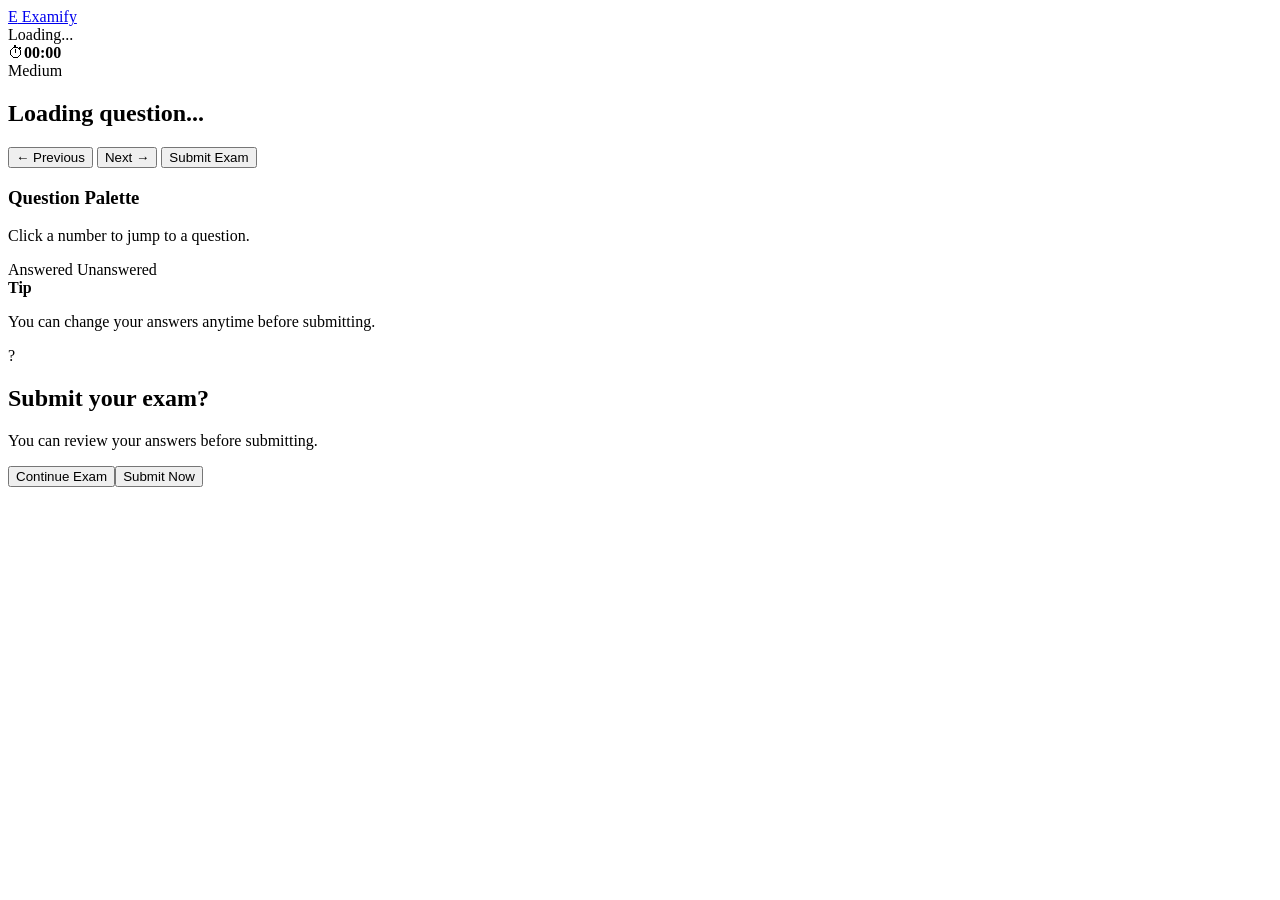
==== exam.html @ b93797ea "Add files via upload" ====
<!DOCTYPE html>
<html lang="en">
<head>
  <meta charset="UTF-8">
  <meta name="viewport" content="width=device-width, initial-scale=1.0">
  <title>Exam | Examify</title>
  <link rel="preconnect" href="https://fonts.googleapis.com">
  <link rel="preconnect" href="https://fonts.gstatic.com" crossorigin>
  <link href="https://fonts.googleapis.com/css2?family=Inter:wght@400;500;600;700;800&display=swap" rel="stylesheet">
  <link rel="stylesheet" href="css/style.css">
</head>
<body class="exam-page">
  <header class="exam-header">
    <div class="container exam-header-inner">
      <a class="brand" href="index.html"><span class="brand-mark">E</span> Examify</a>
      <div class="exam-title"><span id="examName">Loading...</span><small id="questionCounter"></small></div>
      <div class="timer-box"><span>⏱</span><strong id="timer">00:00</strong></div>
    </div>
  </header>

  <main class="exam-main">
    <div class="container exam-layout">
      <section class="question-panel">
        <div class="question-meta"><span id="difficultyBadge" class="badge">Medium</span><span id="questionNumber"></span></div>
        <div class="question-progress"><span id="questionProgress"></span></div>
        <h1 id="questionText">Loading question...</h1>
        <div id="options" class="options"></div>
        <div class="exam-actions">
          <button id="prevBtn" class="btn btn-ghost">← Previous</button>
          <button id="nextBtn" class="btn btn-primary">Next →</button>
          <button id="submitBtn" class="btn btn-submit">Submit Exam</button>
        </div>
      </section>
      <aside class="question-nav">
        <h3>Question Palette</h3>
        <p>Click a number to jump to a question.</p>
        <div id="palette" class="palette"></div>
        <div class="legend"><span><i class="answered"></i> Answered</span><span><i></i> Unanswered</span></div>
        <div class="exam-note"><strong>Tip</strong><p>You can change your answers anytime before submitting.</p></div>
      </aside>
    </div>
  </main>

  <div id="confirmModal" class="modal">
    <div class="modal-card">
      <div class="modal-icon">?</div>
      <h2>Submit your exam?</h2>
      <p id="submitSummary">You can review your answers before submitting.</p>
      <div class="modal-actions"><button id="cancelSubmit" class="btn btn-ghost">Continue Exam</button><button id="confirmSubmit" class="btn btn-primary">Submit Now</button></div>
    </div>
  </div>

  <script src="js/data.js"></script>
  <script src="js/exam.js"></script>
</body>
</html>
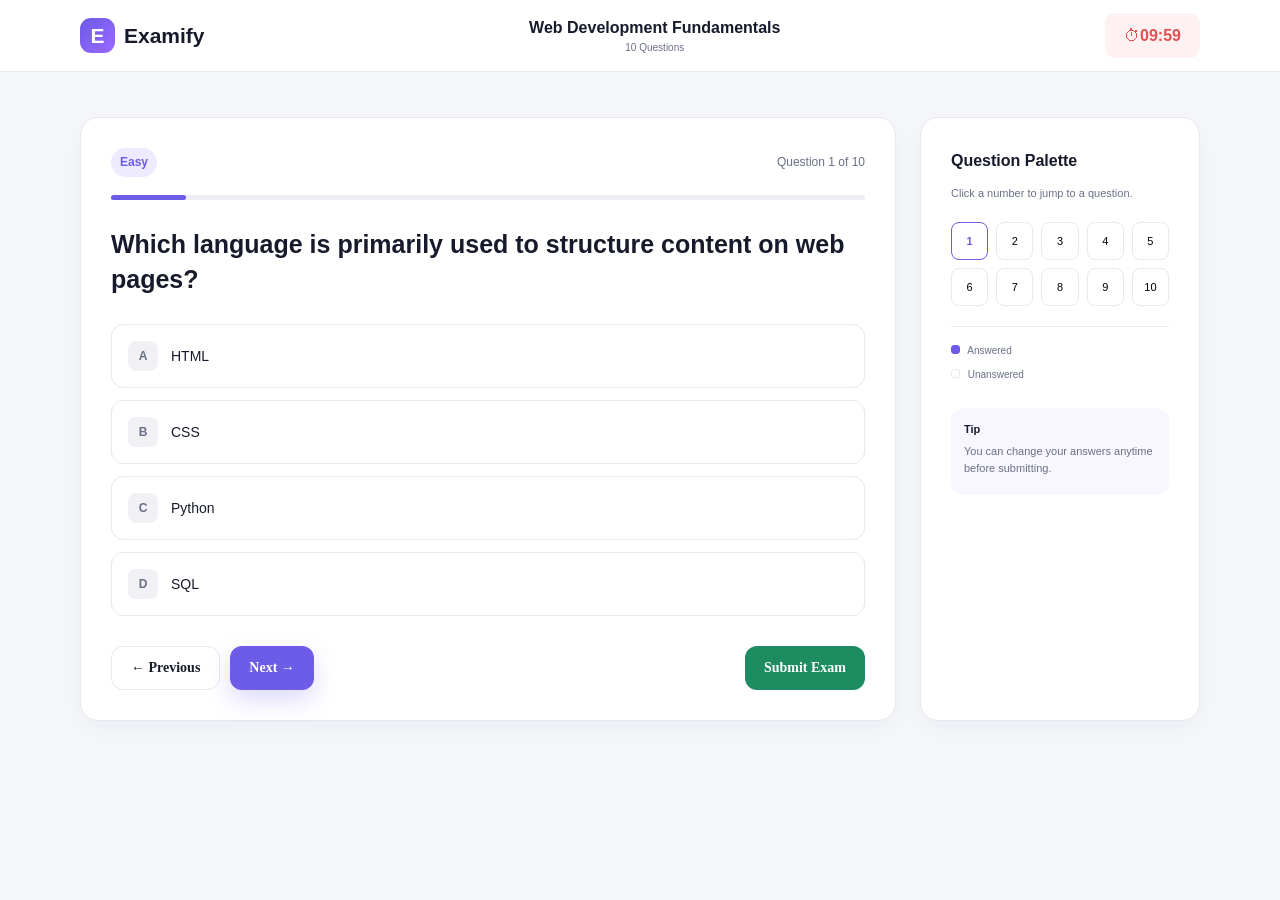
==== commit 0d22282d: "Update stylesheet and script paths in exam.html" ====
--- a/exam.html
+++ b/exam.html
@@ -7,7 +7,7 @@
   <link rel="preconnect" href="https://fonts.googleapis.com">
   <link rel="preconnect" href="https://fonts.gstatic.com" crossorigin>
   <link href="https://fonts.googleapis.com/css2?family=Inter:wght@400;500;600;700;800&display=swap" rel="stylesheet">
-  <link rel="stylesheet" href="css/style.css">
+  <link rel="stylesheet" href="style.css">
 </head>
 <body class="exam-page">
   <header class="exam-header">
@@ -50,7 +50,7 @@
     </div>
   </div>
 
-  <script src="js/data.js"></script>
-  <script src="js/exam.js"></script>
+  <script src="data.js"></script>
+  <script src="exam.js"></script>
 </body>
-</html>+</html>
--- a/style.css
+++ b/style.css
@@ -0,0 +1,17 @@
+:root{
+  --bg:#f6f7fb;--surface:#fff;--text:#171a2b;--muted:#697085;--primary:#6c5ce7;
+  --primary2:#8a78ff;--border:#e7e8f0;--success:#18a66a;--danger:#e05252;--shadow:0 18px 50px rgba(31,35,63,.08)
+}
+*{box-sizing:border-box}html{scroll-behavior:smooth}body{margin:0;font-family:Inter,Arial,sans-serif;background:var(--bg);color:var(--text);line-height:1.6}
+a{text-decoration:none;color:inherit}.container{width:min(1120px,92%);margin:auto}.navbar{height:74px;background:rgba(255,255,255,.9);backdrop-filter:blur(12px);border-bottom:1px solid var(--border);position:sticky;top:0;z-index:20}.nav-inner{height:100%;display:flex;align-items:center;justify-content:space-between}.brand{font-size:21px;font-weight:800;display:flex;align-items:center;gap:9px}.brand-mark{display:grid;place-items:center;width:35px;height:35px;border-radius:11px;background:linear-gradient(135deg,var(--primary),#9a68ff);color:#fff}.navbar nav{display:flex;gap:28px;align-items:center}.navbar nav>a{color:var(--muted);font-size:14px;font-weight:600}.navbar nav>a:hover{color:var(--primary)}.theme-btn,.mobile-menu{border:0;background:transparent;font-size:20px;cursor:pointer}.mobile-menu{display:none}
+.page-section{padding:90px 0}.hero-section{padding:105px 0 95px;overflow:hidden;background:radial-gradient(circle at 90% 20%,#ebe6ff 0,transparent 30%),var(--bg)}.hero-grid{display:grid;grid-template-columns:1fr 1fr;gap:65px;align-items:center}.eyebrow,.section-kicker{font-size:11px;font-weight:800;letter-spacing:1.5px;color:var(--primary)}.eyebrow span{color:#22b878}.hero-copy h1{font-size:58px;line-height:1.1;letter-spacing:-2.5px;margin:15px 0 20px}.hero-copy h1 span{color:var(--primary)}.hero-copy>p{max-width:550px;color:var(--muted);font-size:17px}.hero-actions{display:flex;gap:12px;margin:30px 0}.btn{border:0;border-radius:12px;padding:13px 19px;font:600 14px Inter;cursor:pointer;transition:.2s;display:inline-flex;align-items:center;justify-content:center;gap:8px}.btn-primary{background:var(--primary);color:#fff;box-shadow:0 10px 25px rgba(108,92,231,.23)}.btn-primary:hover{transform:translateY(-2px);background:#5d4cdb}.btn-ghost{background:var(--surface);color:var(--text);border:1px solid var(--border)}.btn-ghost:hover{border-color:#c8c4f8}.btn-danger{background:#fff0f0;color:var(--danger)}.btn-small{padding:9px 13px;font-size:12px}.hero-stats{display:flex;gap:38px}.hero-stats div{display:flex;flex-direction:column}.hero-stats strong{font-size:20px}.hero-stats small{color:var(--muted);font-size:12px}.hero-card-wrap{position:relative;min-height:440px;display:grid;place-items:center}.hero-orb{position:absolute;width:380px;height:380px;border-radius:50%;background:#e8e1ff}.exam-preview{position:relative;width:min(410px,100%);background:var(--surface);border:1px solid var(--border);border-radius:20px;padding:23px;box-shadow:var(--shadow);transform:rotate(2deg)}.preview-top{font-size:11px;color:var(--muted);display:flex;gap:7px;align-items:center}.preview-time{margin-left:auto;color:var(--danger);font-weight:800}.live-dot{width:7px;height:7px;background:#23bd79;border-radius:50%}.progress-line{height:5px;background:#eeeef5;border-radius:20px;margin:17px 0}.progress-line span{display:block;width:40%;height:100%;background:var(--primary);border-radius:20px}.preview-label{font-size:11px;color:var(--muted)}.exam-preview h3{font-size:17px;line-height:1.4}.preview-option{padding:12px;border:1px solid var(--border);border-radius:9px;margin:8px 0;font-size:12px}.preview-option.correct{border-color:#a9e7ca;background:#f0fcf6;color:#15744d}.preview-option span{float:right}.preview-footer{display:flex;justify-content:space-between;margin-top:20px;font-size:11px;color:var(--muted)}.preview-footer b{color:var(--primary)}
+.section-heading{display:flex;justify-content:space-between;align-items:end;gap:20px;margin-bottom:35px}.section-heading h2{font-size:34px;letter-spacing:-1px;margin:5px 0}.section-heading>div>p:not(.section-kicker),.section-heading.centered>p:last-child{color:var(--muted);margin:0}.filter-group{display:flex;gap:7px;flex-wrap:wrap}.filter{border:1px solid var(--border);background:var(--surface);padding:9px 13px;border-radius:9px;color:var(--muted);cursor:pointer}.filter.active{background:var(--primary);color:#fff;border-color:var(--primary)}.exam-grid{display:grid;grid-template-columns:repeat(3,1fr);gap:20px}.exam-card{background:var(--surface);border:1px solid var(--border);border-radius:17px;padding:23px;box-shadow:0 8px 25px rgba(30,34,60,.04);transition:.2s}.exam-card:hover{transform:translateY(-4px);box-shadow:var(--shadow)}.exam-icon{width:48px;height:48px;border-radius:14px;display:grid;place-items:center;font-size:22px;background:#f0edff;margin-bottom:18px}.exam-card h3{margin:0 0 6px;font-size:18px}.exam-card .category{font-size:12px;color:var(--primary);font-weight:700}.exam-card p{color:var(--muted);font-size:13px}.exam-meta{display:flex;gap:12px;flex-wrap:wrap;border-top:1px solid var(--border);padding-top:15px;margin-top:17px;color:var(--muted);font-size:11px}.exam-card .btn{width:100%;margin-top:18px}.difficulty{display:inline-block;margin-top:8px;font-size:10px;padding:4px 8px;border-radius:99px;background:#f2f2f6;color:#666b7d}.difficulty.easy{color:#168154;background:#e9f9f1}.difficulty.hard{color:#c34a4a;background:#fff0f0}.about-section{background:var(--surface)}.section-heading.centered{text-align:center;display:block;max-width:700px;margin:0 auto 42px}.features-grid{display:grid;grid-template-columns:repeat(4,1fr);gap:18px}.feature-card{padding:25px;border:1px solid var(--border);border-radius:16px}.feature-icon{width:43px;height:43px;border-radius:12px;display:grid;place-items:center;font-weight:800;margin-bottom:17px}.feature-icon.purple{background:#eeeaff;color:var(--primary)}.feature-icon.blue{background:#e8f2ff;color:#4285df}.feature-icon.green{background:#e9f9f1;color:#179160}.feature-icon.orange{background:#fff2e6;color:#d87c2a}.feature-card h3{font-size:16px;margin:0}.feature-card p{color:var(--muted);font-size:12px}
+footer{background:#171827;color:#fff;padding-top:55px}.footer-grid{display:grid;grid-template-columns:2fr 1fr 1fr 1.4fr;gap:35px;padding-bottom:40px}.footer-grid p,.footer-grid a{color:#aeb0c1;font-size:12px}.footer-grid h4{font-size:13px}.footer-grid>div:not(:first-child) a{display:block;margin:8px 0}.footer-bottom{border-top:1px solid #2c2d3d;text-align:center;color:#85889b;padding:18px;font-size:11px}
+.toast{position:fixed;right:20px;top:90px;background:#202133;color:#fff;padding:12px 16px;border-radius:10px;opacity:0;transform:translateY(-10px);transition:.25s;z-index:50;font-size:12px}.toast.show{opacity:1;transform:none}
+.exam-header{background:var(--surface);border-bottom:1px solid var(--border);height:72px}.exam-header-inner{height:100%;display:flex;align-items:center;justify-content:space-between}.exam-title{font-weight:700;text-align:center}.exam-title small{display:block;font-size:10px;color:var(--muted);font-weight:500}.timer-box{background:#fff1f1;color:var(--danger);padding:10px 14px;border-radius:10px;min-width:95px;text-align:center}.exam-main{padding:45px 0}.exam-layout{display:grid;grid-template-columns:1fr 280px;gap:24px}.question-panel,.question-nav{background:var(--surface);border:1px solid var(--border);border-radius:18px;padding:30px;box-shadow:0 8px 25px rgba(30,34,60,.04)}.question-meta{display:flex;justify-content:space-between;align-items:center;color:var(--muted);font-size:12px}.badge{padding:5px 9px;border-radius:99px;background:#eeeaff;color:var(--primary);font-weight:700}.question-progress{height:5px;background:#eeeef5;margin:18px 0 27px;border-radius:10px}.question-progress span{display:block;height:100%;width:0;background:var(--primary);border-radius:10px;transition:.3s}.question-panel h1{font-size:25px;line-height:1.4;margin-bottom:27px}.options{display:grid;gap:12px}.option{border:1px solid var(--border);padding:16px;border-radius:12px;cursor:pointer;display:flex;gap:13px;align-items:center;font-size:14px;transition:.2s}.option:hover{border-color:#bcb5f6;background:#fbfaff}.option.selected{border-color:var(--primary);background:#f2efff}.option-letter{width:30px;height:30px;border-radius:8px;background:#f1f1f5;display:grid;place-items:center;font-size:12px;font-weight:800;color:var(--muted)}.selected .option-letter{background:var(--primary);color:#fff}.exam-actions{display:flex;gap:10px;margin-top:30px}.btn-submit{margin-left:auto;background:#1d8c61;color:#fff}.question-nav h3{margin:0;font-size:16px}.question-nav>p{font-size:11px;color:var(--muted)}.palette{display:grid;grid-template-columns:repeat(5,1fr);gap:8px;margin:20px 0}.palette button{border:1px solid var(--border);background:var(--surface);height:38px;border-radius:8px;cursor:pointer;font-size:11px}.palette button.current{border-color:var(--primary);color:var(--primary);font-weight:800}.palette button.answered{background:var(--primary);color:#fff;border-color:var(--primary)}.palette button.answered.current{box-shadow:0 0 0 3px #ddd8ff}.legend{display:grid;gap:8px;font-size:10px;color:var(--muted);border-top:1px solid var(--border);padding-top:16px}.legend i{display:inline-block;width:9px;height:9px;border:1px solid var(--border);border-radius:3px;margin-right:5px}.legend i.answered{background:var(--primary);border-color:var(--primary)}.exam-note{margin-top:25px;background:#f8f7ff;border-radius:12px;padding:13px;font-size:11px}.exam-note p{color:var(--muted);margin:4px 0}
+.modal{position:fixed;inset:0;background:rgba(14,16,30,.55);display:none;place-items:center;z-index:100;padding:20px}.modal.show{display:grid}.modal-card{background:var(--surface);width:min(430px,100%);padding:30px;border-radius:18px;text-align:center}.modal-icon{width:45px;height:45px;margin:auto;background:#eeeaff;color:var(--primary);border-radius:50%;display:grid;place-items:center;font-weight:800}.modal-card h2{margin:15px 0 5px}.modal-card p{color:var(--muted);font-size:13px}.modal-actions{display:flex;gap:10px;justify-content:center;margin-top:20px}
+.result-main{padding:60px 0}.result-card{max-width:650px;margin:auto;text-align:center;background:var(--surface);border:1px solid var(--border);border-radius:22px;padding:40px 30px;box-shadow:var(--shadow)}.result-icon{width:55px;height:55px;border-radius:50%;display:grid;place-items:center;margin:auto;background:#e9f9f1;color:var(--success);font-size:25px}.result-card h1{margin:7px 0}.result-card>p:not(.section-kicker){color:var(--muted);font-size:13px}.score-circle{width:145px;height:145px;border-radius:50%;border:10px solid #ebe8ff;margin:28px auto;display:grid;place-items:center}.score-circle strong{font-size:38px}.score-circle span{font-size:12px;color:var(--muted)}.result-stats{display:grid;grid-template-columns:repeat(4,1fr);border:1px solid var(--border);border-radius:14px;overflow:hidden}.result-stats div{padding:15px 7px;border-right:1px solid var(--border)}.result-stats div:last-child{border:0}.result-stats strong{display:block;font-size:18px}.result-stats span{font-size:10px;color:var(--muted)}.result-message{margin:20px 0;padding:12px;border-radius:10px;background:#f7f7fb;font-size:12px}.result-actions{display:flex;justify-content:center;gap:10px}.review-section{margin-top:35px}.review-item{background:var(--surface);border:1px solid var(--border);padding:18px;border-radius:14px;margin:10px 0}.review-item.correct{border-left:4px solid var(--success)}.review-item.wrong{border-left:4px solid var(--danger)}.review-item h4{margin:0 0 9px;font-size:13px}.review-item p{margin:4px 0;font-size:11px;color:var(--muted)}.review-item b{color:var(--text)}
+.history-empty{text-align:center;background:var(--surface);border:1px dashed var(--border);padding:55px 20px;border-radius:16px;color:var(--muted)}.history-table-wrap{background:var(--surface);border:1px solid var(--border);border-radius:16px;overflow:auto}.history-table{width:100%;border-collapse:collapse;font-size:12px}.history-table th,.history-table td{padding:15px;text-align:left;border-bottom:1px solid var(--border)}.history-table th{color:var(--muted);font-size:10px;text-transform:uppercase}.status-pass{color:var(--success);font-weight:800}.status-fail{color:var(--danger);font-weight:800}
+body.dark{--bg:#11121b;--surface:#191a27;--text:#f1f2f7;--muted:#a4a7b7;--border:#2a2c3c}.dark .navbar{background:rgba(25,26,39,.9)}.dark .exam-orb{}.dark .preview-option.correct,.dark .exam-note{background:#1b2b25}.dark .filter,.dark .btn-ghost{background:var(--surface)}.dark .difficulty{background:#292a37}.dark .result-message{background:#222330}
+@media(max-width:900px){.hero-grid{grid-template-columns:1fr}.hero-copy h1{font-size:47px}.hero-card-wrap{min-height:400px}.exam-grid{grid-template-columns:repeat(2,1fr)}.features-grid{grid-template-columns:repeat(2,1fr)}.exam-layout{grid-template-columns:1fr}.question-nav{order:-1}.palette{grid-template-columns:repeat(10,1fr)}.footer-grid{grid-template-columns:2fr 1fr 1fr}}
+@media(max-width:650px){.navbar nav{display:none}.navbar nav.open{display:flex;position:absolute;top:74px;left:0;right:0;background:var(--surface);padding:20px;flex-direction:column;border-bottom:1px solid var(--border)}.mobile-menu{display:block}.hero-section{padding:70px 0}.hero-copy h1{font-size:39px}.hero-stats{gap:20px}.section-heading{align-items:flex-start;flex-direction:column}.exam-grid,.features-grid{grid-template-columns:1fr}.page-section{padding:65px 0}.exam-title{font-size:12px}.timer-box{min-width:78px;padding:8px}.exam-header .brand{font-size:15px}.exam-header .brand-mark{width:30px;height:30px}.question-panel,.question-nav{padding:20px}.question-panel h1{font-size:20px}.palette{grid-template-columns:repeat(5,1fr)}.exam-actions{flex-wrap:wrap}.btn-submit{margin-left:0;width:100%}.result-stats{grid-template-columns:repeat(2,1fr)}.result-stats div{border-bottom:1px solid var(--border)}.result-actions{flex-direction:column}.footer-grid{grid-template-columns:1fr 1fr}}
